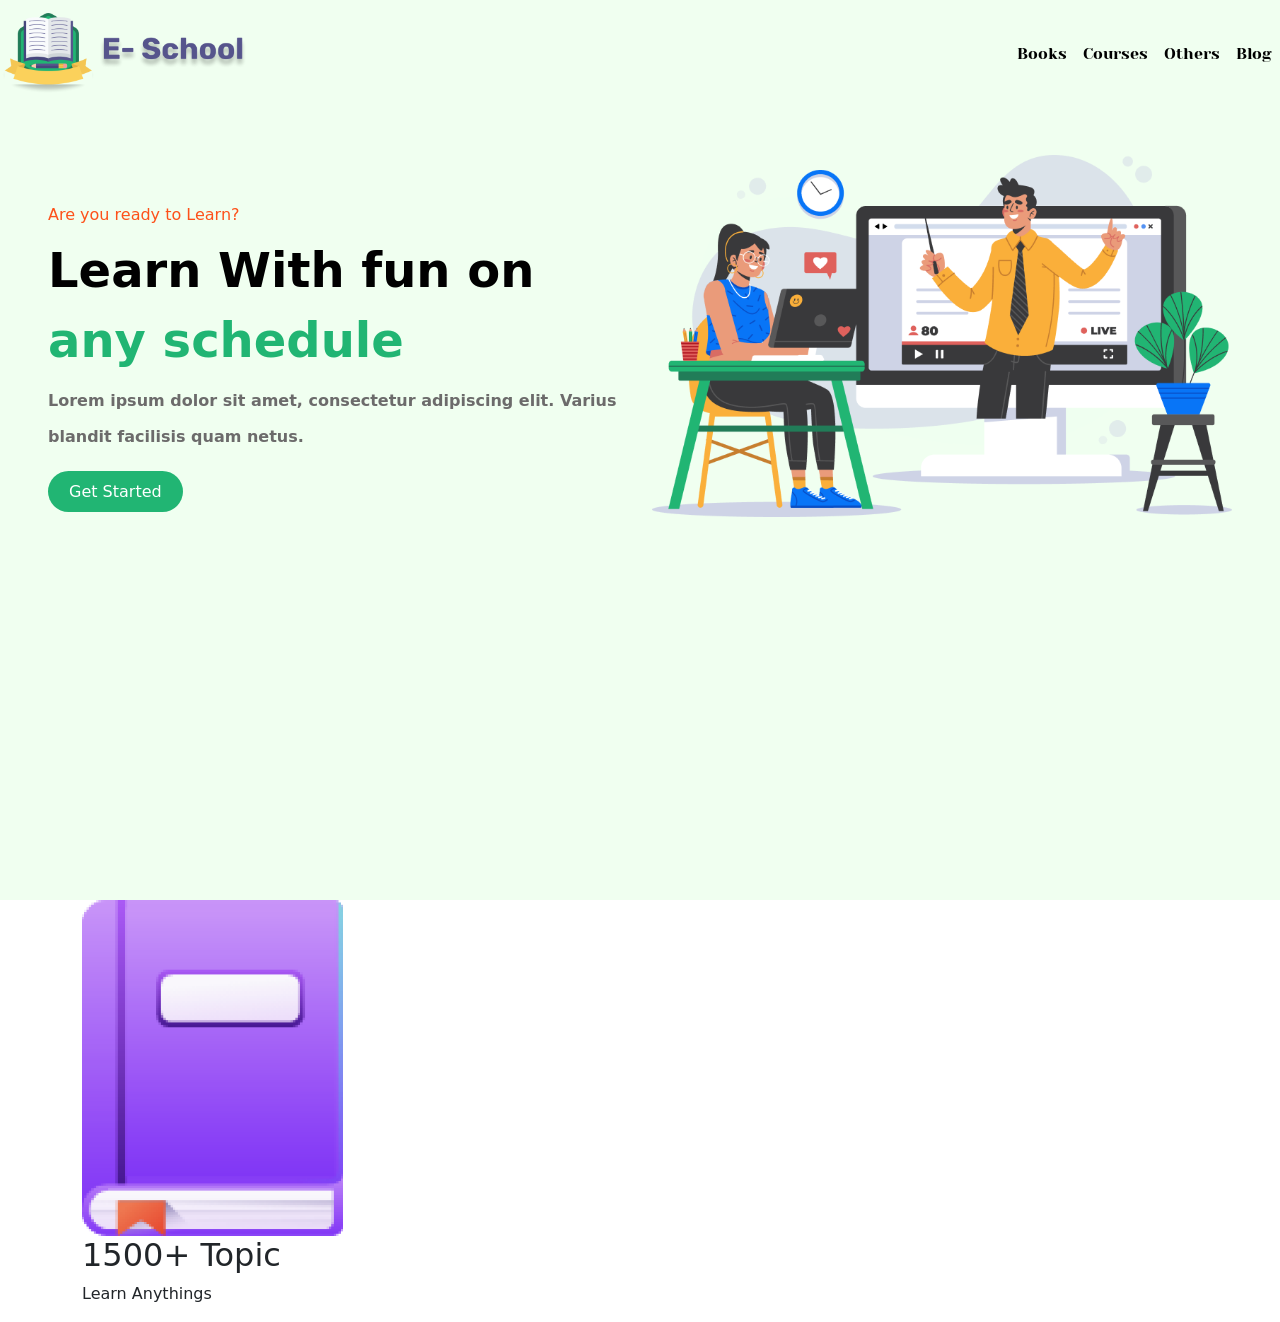
==== index.html @ 8ffb77ec "welcome" ====
<!doctype html>
<html lang="en">

<head>
  <!-- Required meta tags -->
  <meta charset="utf-8">
  <meta name="viewport" content="width=device-width, initial-scale=1">

  <!-- Font family -->
  <link rel="preconnect" href="https://fonts.googleapis.com">
  <link rel="preconnect" href="https://fonts.gstatic.com" crossorigin>
  <link
    href="https://fonts.googleapis.com/css2?family=Nunito:ital,wght@1,900&family=Poppins:wght@100;200;300;400;500;600;700;800;900&family=Roboto&family=Yeseva+One&display=swap"
    rel="stylesheet">

  <!-- Bootstrap CSS -->
  <link href="https://cdn.jsdelivr.net/npm/bootstrap@5.1.3/dist/css/bootstrap.min.css" rel="stylesheet">
  <!-- Font awesome -->
  <link rel="stylesheet" href="assets/all.min.css">
  <!-- costome css -->
  <link rel="stylesheet" href="assets/style.css">
  <title>E-School</title>
</head>

<body>
  <section class="hero-section">
    <div class="conteiner">
      <div class="row">
        <nav class="navbar navbar-expand-md navbar-light">
          <div class="container-fluid">
            <a class="navbar-brand" href="#"><img class="img-fluid" src="assets/img/logo.png" alt=""></a>
            <button class="navbar-toggler" type="button" data-bs-toggle="collapse"
              data-bs-target="#navbarSupportedContent" aria-controls="navbarSupportedContent" aria-expanded="false"
              aria-label="Toggle navigation">
              <span class="navbar-toggler-icon"></span>
            </button>
            <div class="collapse navbar-collapse" id="navbarSupportedContent">
              <ul class="navbar-nav ms-auto mb-2 mb-lg-0">
                <li class="nav-item">
                  <a class="nav-link " aria-current="page" href="#">Books</a>
                </li>
                <li class="nav-item">
                  <a class="nav-link" href="#">Courses</a>
                </li>
                <li class="nav-item">
                  <a class="nav-link" href="#">Others</a>
                </li>
                <li class="nav-item">
                  <a class="nav-link" href="#">Blog</a>
                </li>
              </ul>
            </div>
          </div>
        </nav>
      </div>

      <div class="row p-5">
        <div class="col-md-6 pt-5 hero-content">
          <h5>Are you ready to Learn?</h5>
          <h1>Learn With fun on <span>any schedule</span></h1>
          <p>Lorem ipsum dolor sit amet, consectetur adipiscing elit. Varius blandit facilisis quam netus.</p>
          <a href="" class="btn btn-custom">Get Started</a>
        </div>
        <div class="col-md-6">
          <img src="assets/img/hero.png" class="img-fluid" alt="">
        </div>
      </div>
    </div>
  </section>

  <section class="feature">
    <div class="container">
      <div class="row">
        <div class="col-md-3">
          <div class="feature-content">
            <img src="assets/img/service_one.png" class="img-fluid" alt="">
            <h2>1500+ Topic</h2>
            <p>Learn Anythings</p>
          </div>          
        </div>
        <div class="col-md-3">

        </div>
        <div class="col-md-3">

        </div>
      </div>
    </div>

  </section>







  <script src="https://cdn.jsdelivr.net/npm/bootstrap@5.1.3/dist/js/bootstrap.bundle.min.js"></script>

</body>

</html>
---- assets/style.css ----
/* font-family: 'Yeseva One', cursive;*/
.navbar-light .navbar-nav .nav-link {
  color: #000;
  font-size: 16px;
  line-height: 24px;
  font-family: 'Nunito', sans-serif;
  font-family: 'Poppins', sans-serif;
  font-family: 'Roboto', sans-serif;
  font-family: 'Yeseva One', cursive;
}

.navbar-light .navbar-nav .nav-link:hover {
  color: #57558d;
}

.hero-section {
  background-color: #F0FFF0;
  min-height: 100vh;
}

.navbar-brand img {
  width: 25%;
}

.hero-content {}

.hero-content h5 {
  color: #FD511A;
  font-size: 16px;
  font-weight: 400;
  line-height: 24px;

}

.hero-content h1 {
  color: #000000;
  font-size: 48px;
  font-weight: 600;
  line-height: 70px;
}

.hero-content h1 span {
  color: #21B573;
}

.hero-content p {
  color: #6C6B6B;
  font-size: 16px;
  font-weight: 600;
  line-height: 36px;
}

.btn-custom {
  color: #FFFFFF;
  background: #21B573;
  font-size: 16px;
  line-height: 19px;
  padding: 10px 20px;
  border-radius: 50px;
}

.feature-content {
  
}
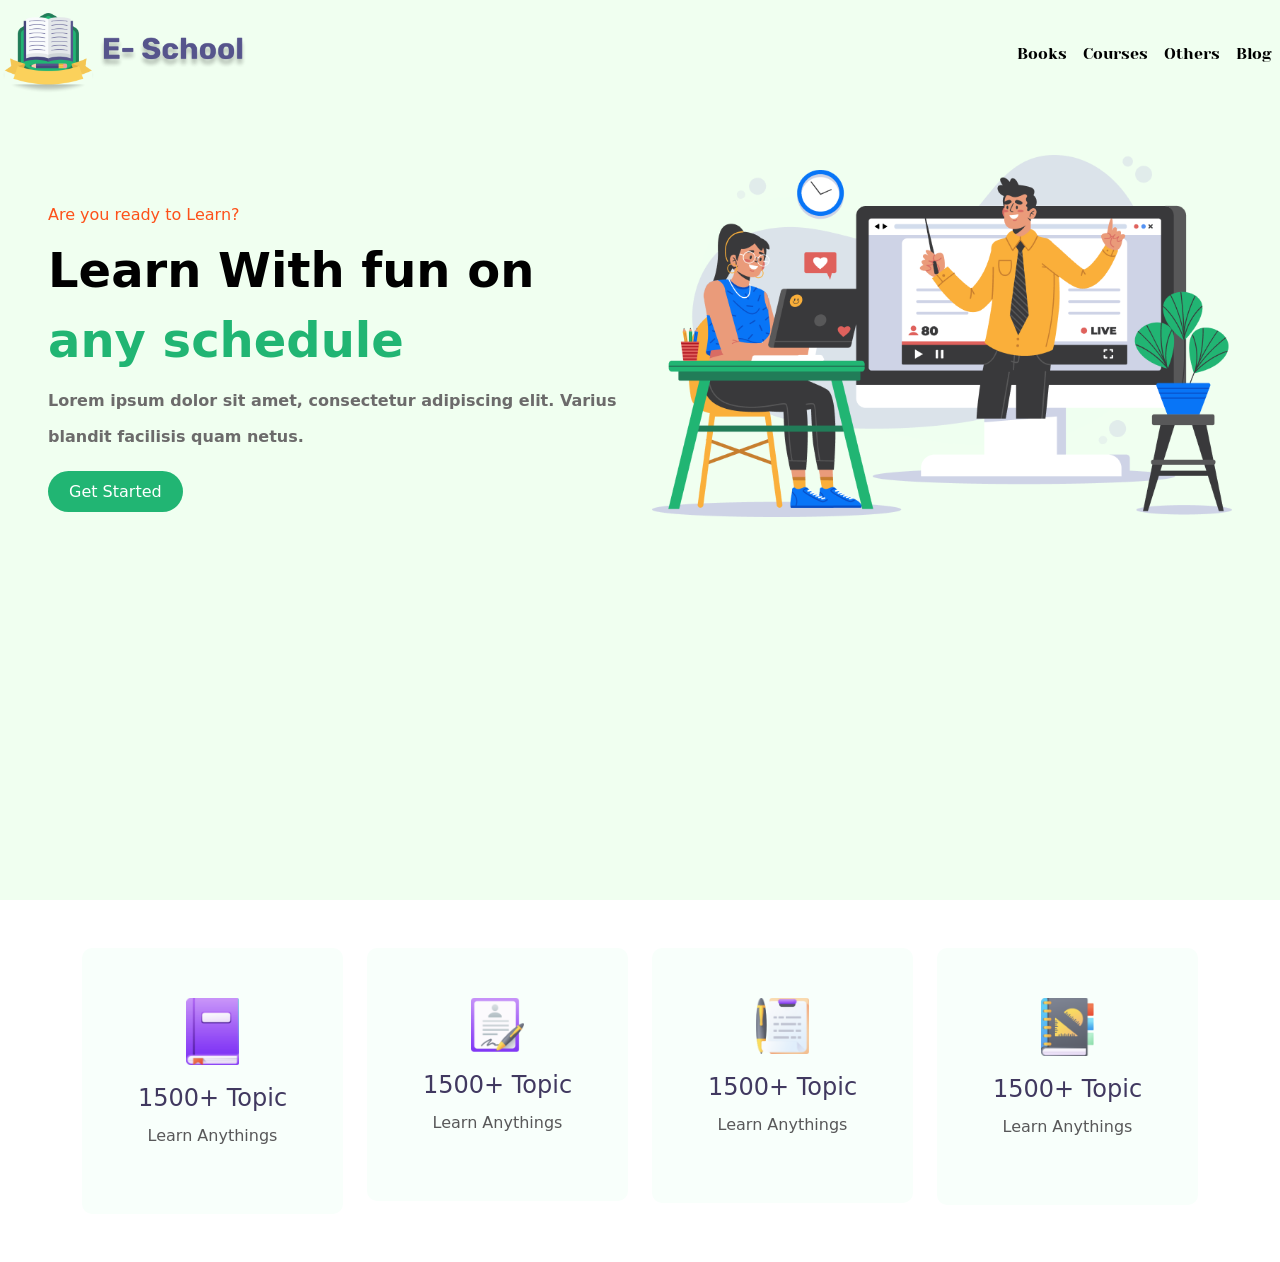
==== commit 1c9634db: "feature" ====
--- a/index.html
+++ b/index.html
@@ -68,26 +68,42 @@
     </div>
   </section>
 
-  <section class="feature">
+  <section class="feature mt-5 mb-5">
     <div class="container">
       <div class="row">
         <div class="col-md-3">
-          <div class="feature-content">
+          <div class="feature-content text-center">
             <img src="assets/img/service_one.png" class="img-fluid" alt="">
             <h2>1500+ Topic</h2>
             <p>Learn Anythings</p>
           </div>          
         </div>
         <div class="col-md-3">
-
+          <div class="feature-content text-center">
+            <img src="assets/img/service_two.png" class="img-fluid" alt="">
+            <h2>1500+ Topic</h2>
+            <p>Learn Anythings</p>
+          </div>
         </div>
         <div class="col-md-3">
-
+          <div class="feature-content text-center">
+            <img src="assets/img/service_three.png" class="img-fluid" alt="">
+            <h2>1500+ Topic</h2>
+            <p>Learn Anythings</p>
+          </div>
+        </div>
+        <div class="col-md-3">
+          <div class="feature-content text-center">
+            <img src="assets/img/service_four.png" class="img-fluid" alt="">
+            <h2>1500+ Topic</h2>
+            <p>Learn Anythings</p>
+          </div>
         </div>
       </div>
     </div>
+  </section>
 
-  </section>
+  <section class="cours-section"></section>
 
 
 
--- a/assets/style.css
+++ b/assets/style.css
@@ -60,5 +60,32 @@
 }
 
 .feature-content {
-  
-}+  background: #F8FFFB;
+  border-radius: 10px;
+  padding: 50px 0;
+}
+
+.feature-content img {
+  width: 20%;
+}
+
+.feature-content h2 {
+  color: #413960;
+  font-weight: 500;
+  font-size: 24px;
+  line-height: 36px;
+  margin-top: 15px;
+}
+
+.feature-content p {
+  color: #585859;
+  font-size: 16px;
+  line-height: 24px;
+}
+
+.feature-content:hover {
+  background-color: #FFFFFF;
+  box-shadow: 0px 20px 40px rgba(0, 0, 0, 0.1);
+  border-radius: 10px;
+}
+
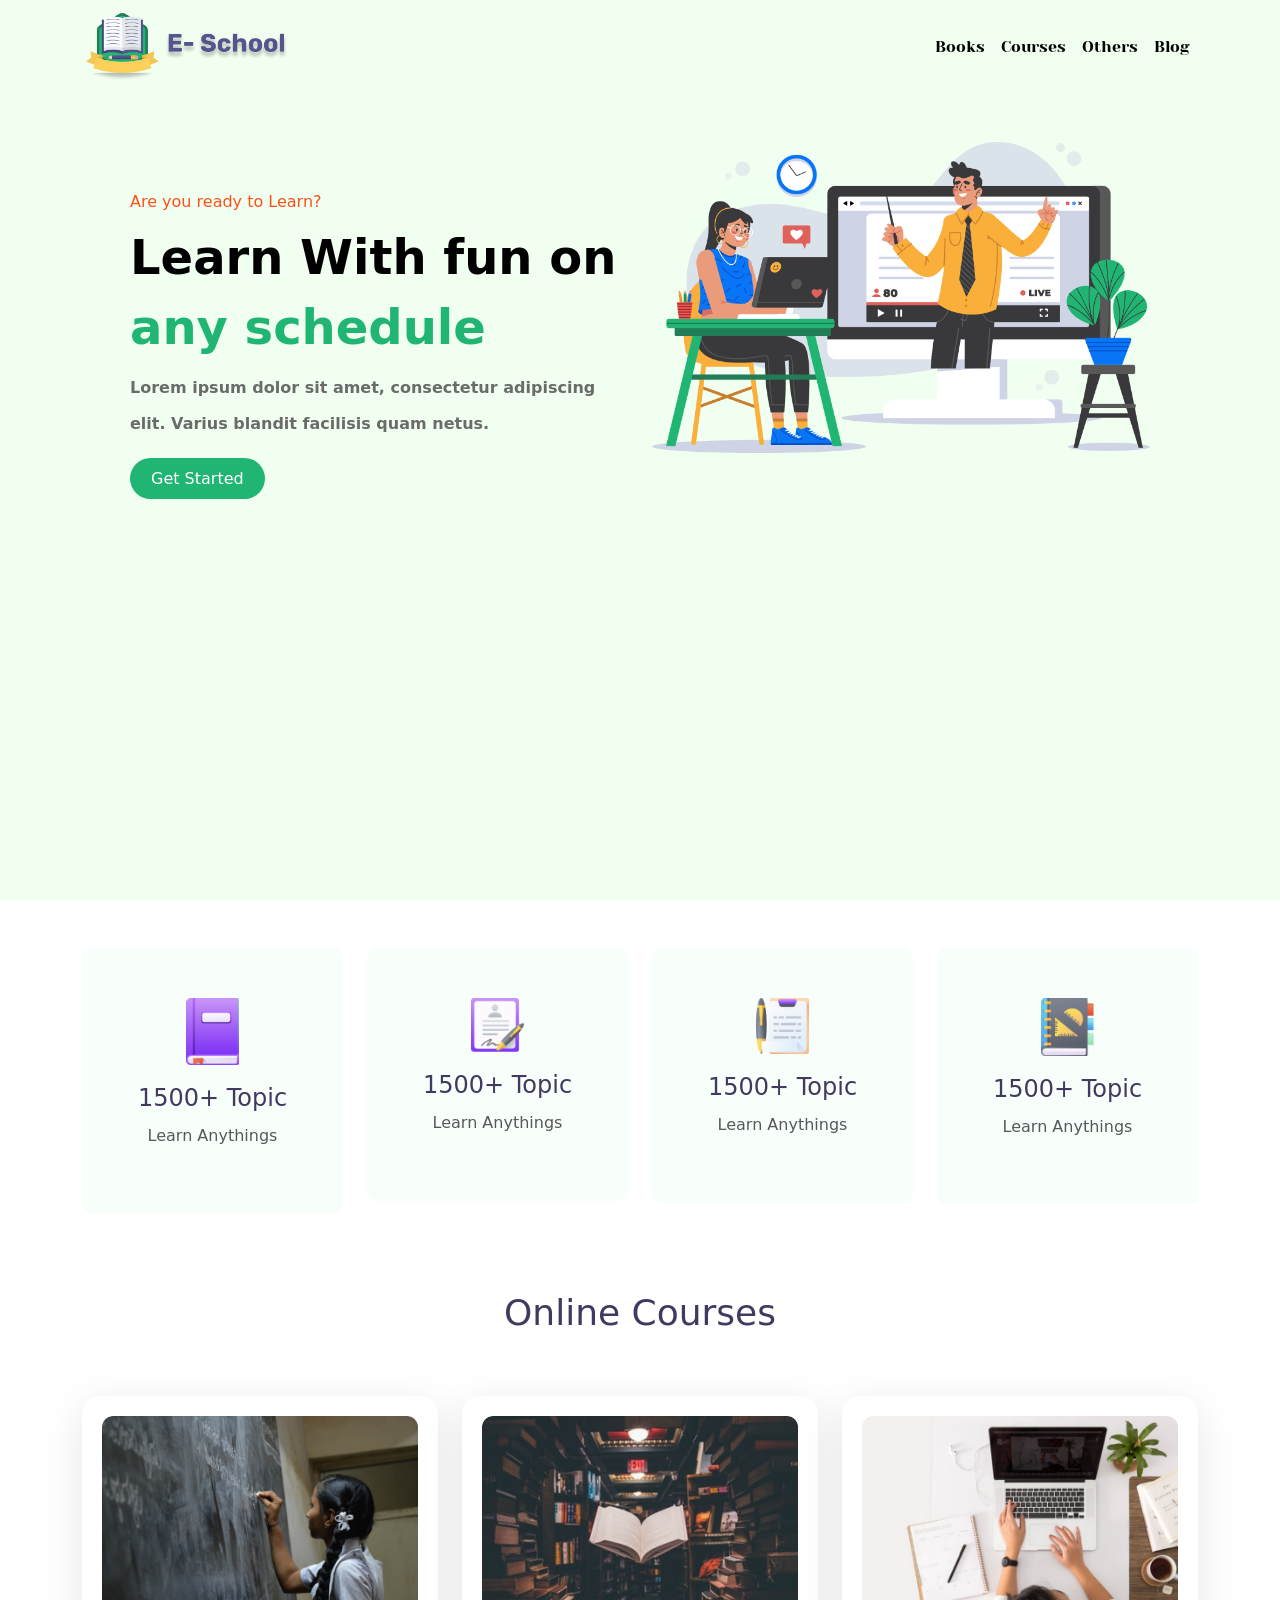
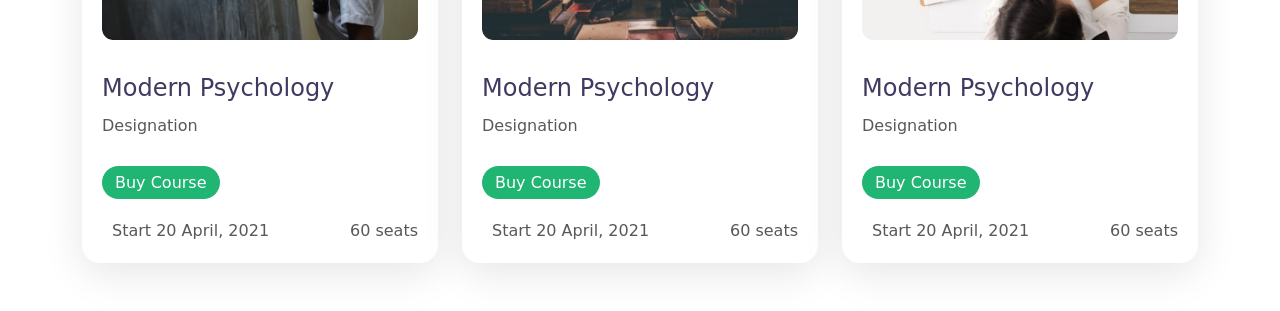
==== commit 9a245934: "Online Courses" ====
--- a/index.html
+++ b/index.html
@@ -24,7 +24,7 @@
 
 <body>
   <section class="hero-section">
-    <div class="conteiner">
+    <div class="container">
       <div class="row">
         <nav class="navbar navbar-expand-md navbar-light">
           <div class="container-fluid">
@@ -103,7 +103,53 @@
     </div>
   </section>
 
-  <section class="cours-section"></section>
+  <section class="cours-section pt-3 pb-5">
+    <div class="container">
+      <div class="row">
+        <div class="col-md-12 pt-2 pb-5 heading">
+          <h1>Online Courses</h1>
+        </div>
+      </div>
+      <div class="row">
+        <div class="col-md-4">
+          <div class="course">
+            <img src="assets/img/course1.png" class="img-fluid" alt="">
+            <h2>Modern Psychology</h2>
+            <h5>Designation</h5>
+            <a href="" class="btn btn-course">Buy Course</a>
+            <ul>
+              <li><i class="fas fa-calendar-week"></i>Start 20  April, 2021</li>
+              <li><i class="fas fa-users"></i>60 seats</li>
+            </ul>
+          </div>
+        </div>
+        <div class="col-md-4">
+          <div class="course">
+            <img src="assets/img/course2.png" class="img-fluid" alt="">
+            <h2>Modern Psychology</h2>
+            <h5>Designation</h5>
+            <a href="" class="btn btn-course">Buy Course</a>
+            <ul>
+              <li><i class="fas fa-calendar-week"></i>Start 20  April, 2021</li>
+              <li><i class="fas fa-users"></i>60 seats</li>
+            </ul>
+          </div>
+        </div>
+        <div class="col-md-4">
+          <div class="course">
+            <img src="assets/img/course3.png" class="img-fluid" alt="">
+            <h2>Modern Psychology</h2>
+            <h5>Designation</h5>
+            <a href="" class="btn btn-course">Buy Course</a>
+            <ul>
+              <li><i class="fas fa-calendar-week"></i>Start 20  April, 2021</li>
+              <li><i class="fas fa-users"></i>60 seats</li>
+            </ul>
+          </div>
+        </div>
+      </div>
+    </div>
+  </section>
 
 
 
--- a/assets/style.css
+++ b/assets/style.css
@@ -89,3 +89,71 @@
   border-radius: 10px;
 }
 
+.course {
+  background: #fff;
+  padding: 20px;
+  box-shadow: 0px 10px 40px rgba(0, 0, 0, 0.1);
+  border-radius: 18px;
+}
+
+.course img {
+  border-radius: 11px;
+
+}
+
+.course h2 {
+  color: #413960;
+  font-weight: 500;
+  font-size: 24px;
+  line-height: 36px;
+  margin-top: 30px;
+}
+
+.course h5 {
+  color: #585859;
+  font-weight: 400;
+  font-size: 16px;
+  line-height: 24px;
+}
+
+.btn-course {
+  color: #FFFFFF;
+  background-color: #21B573;
+  font-size: 16px;
+  line-height: 19px;
+  padding: 0;
+  padding: 6px 12px;
+  border-radius: 50px;
+  margin: 20px 0;
+}
+
+.btn-course:hover {
+  background-color: #46a553;
+  color: #FFFFFF;
+}
+
+.course ul {
+  list-style: none;
+  margin: 0;
+  padding: 0;
+  display: flex;
+  justify-content: space-between;
+}
+
+.course ul li {
+  color: #585859;
+  font-weight: 500;
+  font-size: 16px;
+  line-height: 24px;
+}
+
+.course ul li i {
+  margin-right: 10px;
+}
+
+.heading h1 {
+  color: #413960;
+  font-size: 36px;
+  line-height: 54px;
+  text-align: center;
+}
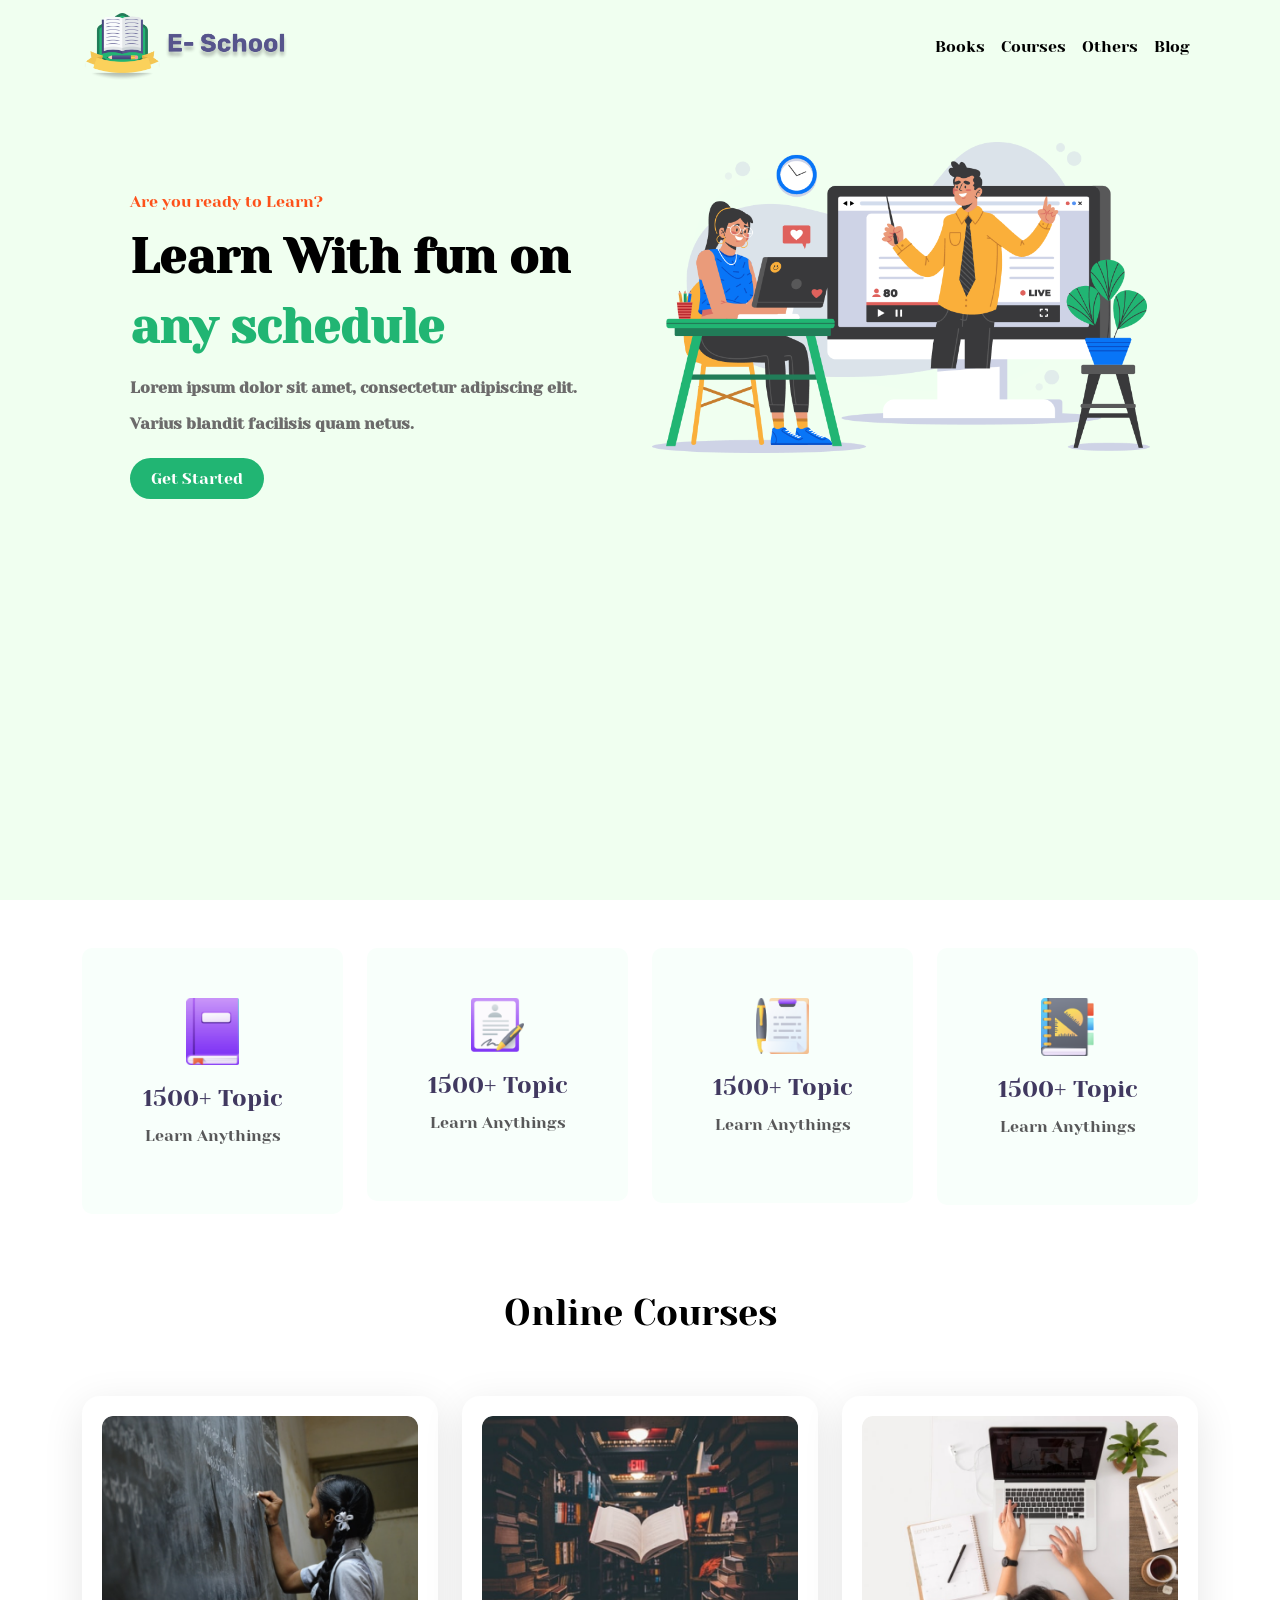
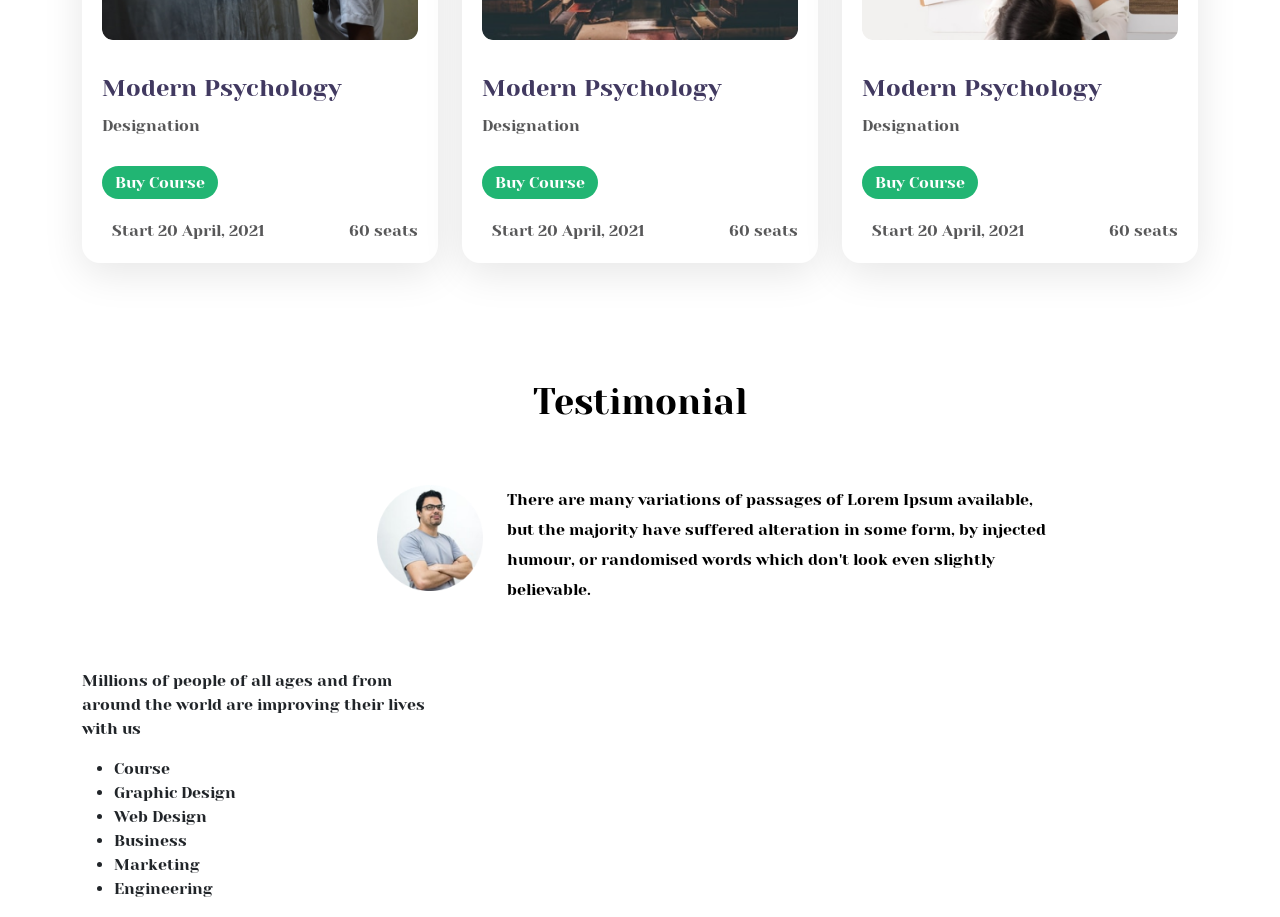
==== commit f4f5bad1: "testimonial" ====
--- a/index.html
+++ b/index.html
@@ -151,6 +151,66 @@
     </div>
   </section>
 
+  <section class="testimonial pt-5 pb-5">
+    <div class="container">
+      <div class="row">
+        <div class="col-md-12 pt-3 pb-5 heading">
+          <h1>Testimonial</h1>
+        </div>        
+      </div>
+    </div>
+    <div class="row">
+      <div class="col-md-2">
+        
+      </div>
+      <div class="col-md-8">
+        <div class="row">
+          <div class="col-md-4">
+            <div class="client">
+              <img src="assets/img/client.png" class="img-fluid" alt="">
+            </div>
+          </div>
+          <div class="col-md-8">
+            <p>There are many variations of passages of Lorem Ipsum available, but the
+              majority have suffered alteration in some form, by injected humour, 
+             or randomised words which don't look even slightly believable.</p>
+          </div>
+        </div>
+      </div>
+      <div class="col-md-2">
+
+      </div>
+      <div class="col-md-2">
+
+      </div>
+    </div>
+  </section>
+
+  <footer>
+    <div class="container">
+      <div class="col-md-4">
+        <p>Millions of people of all ages and from around
+          the world are improving their lives with us</p>        
+      </div>
+      <div class="col-md-4">        
+        <ul>
+          <li>Course</li>
+          <li>Graphic Design</li>
+          <li>Web Design</li>
+          <li>Business</li>
+          <li>Marketing</li>
+          <li>Engineering</li>
+        </ul>
+      </div>
+      <div class="col-md-4">
+
+      </div>
+      <div class="col-md-4">
+
+      </div>
+    </div>
+  </footer>
+
 
 
 
--- a/assets/style.css
+++ b/assets/style.css
@@ -1,4 +1,7 @@
 /* font-family: 'Yeseva One', cursive;*/
+body {
+  font-family: 'Yeseva One', cursive;
+}
 .navbar-light .navbar-nav .nav-link {
   color: #000;
   font-size: 16px;
@@ -152,8 +155,18 @@
 }
 
 .heading h1 {
-  color: #413960;
+  color: #000000;
   font-size: 36px;
   line-height: 54px;
   text-align: center;
+}
+
+.client {
+  width: 40%;
+  margin-left: auto;
+}
+
+.testimonial p {
+  line-height: 30px;
+  color: #000;
 }
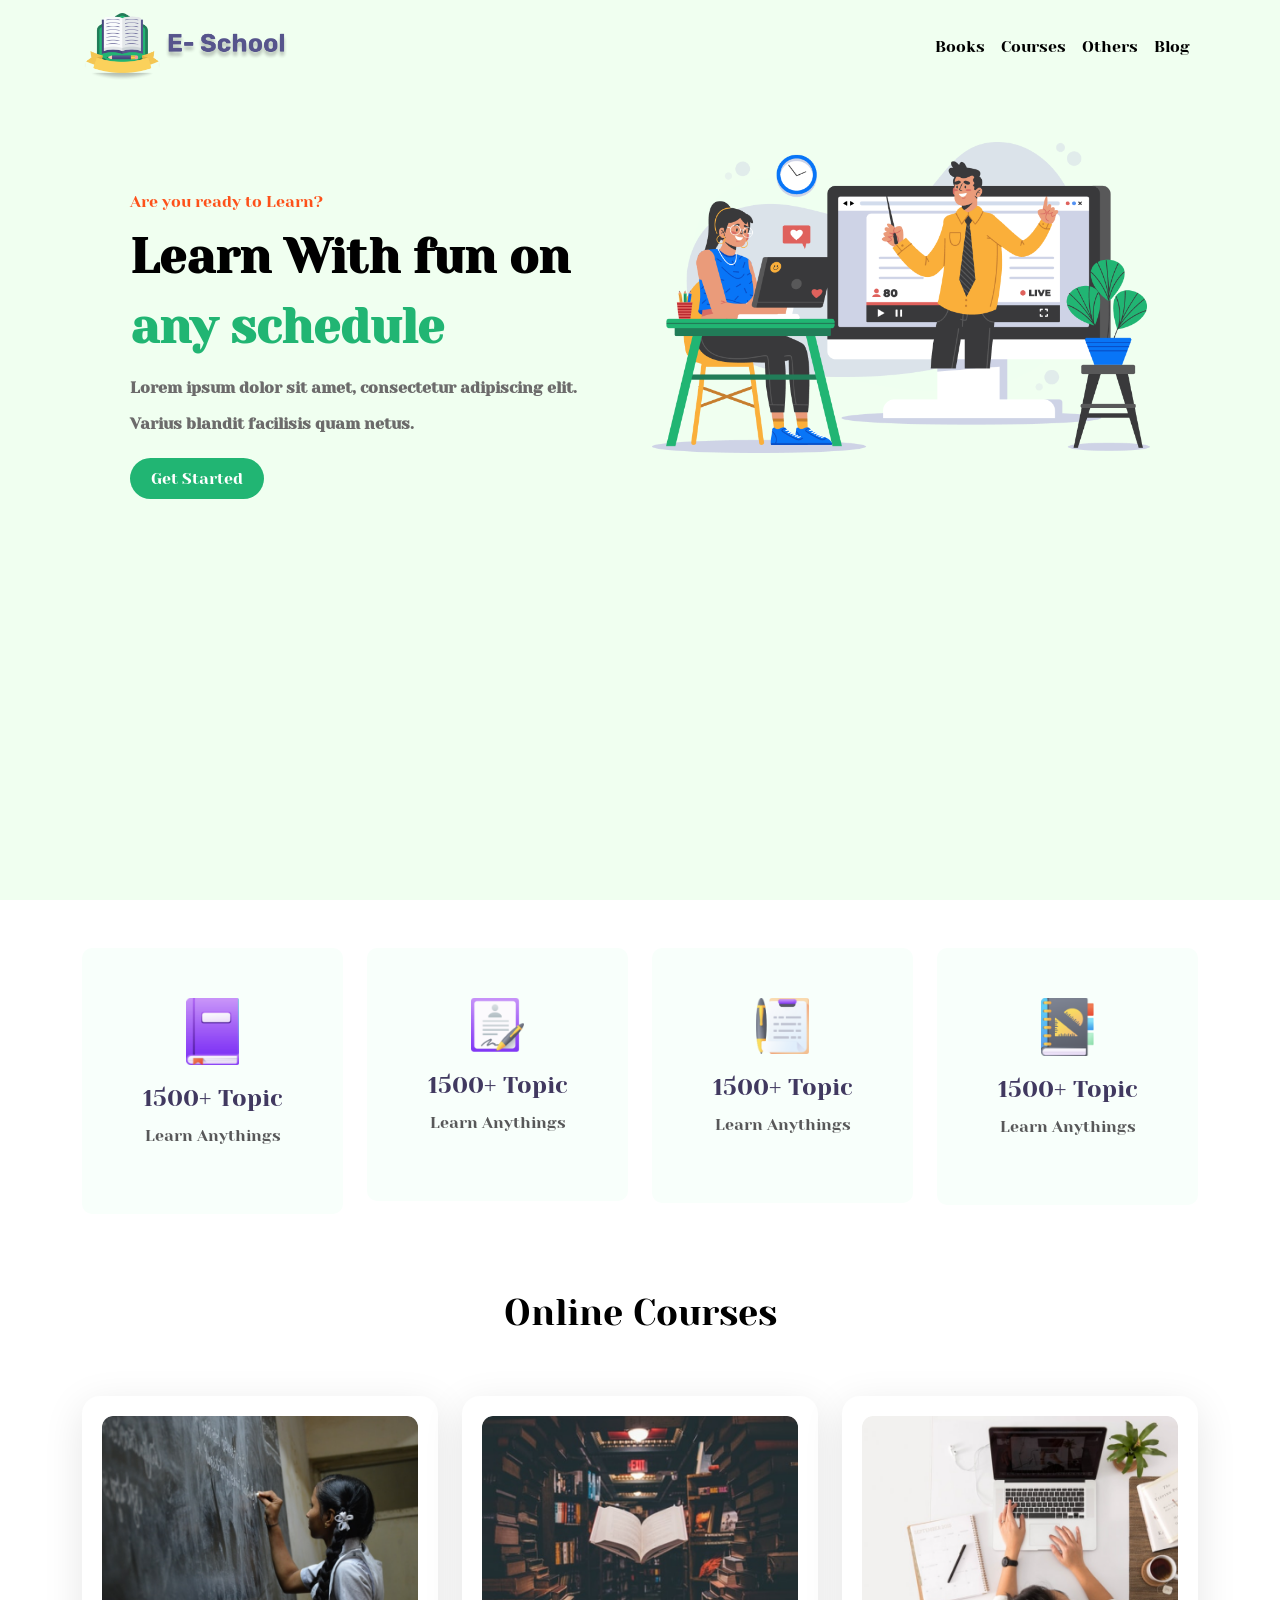
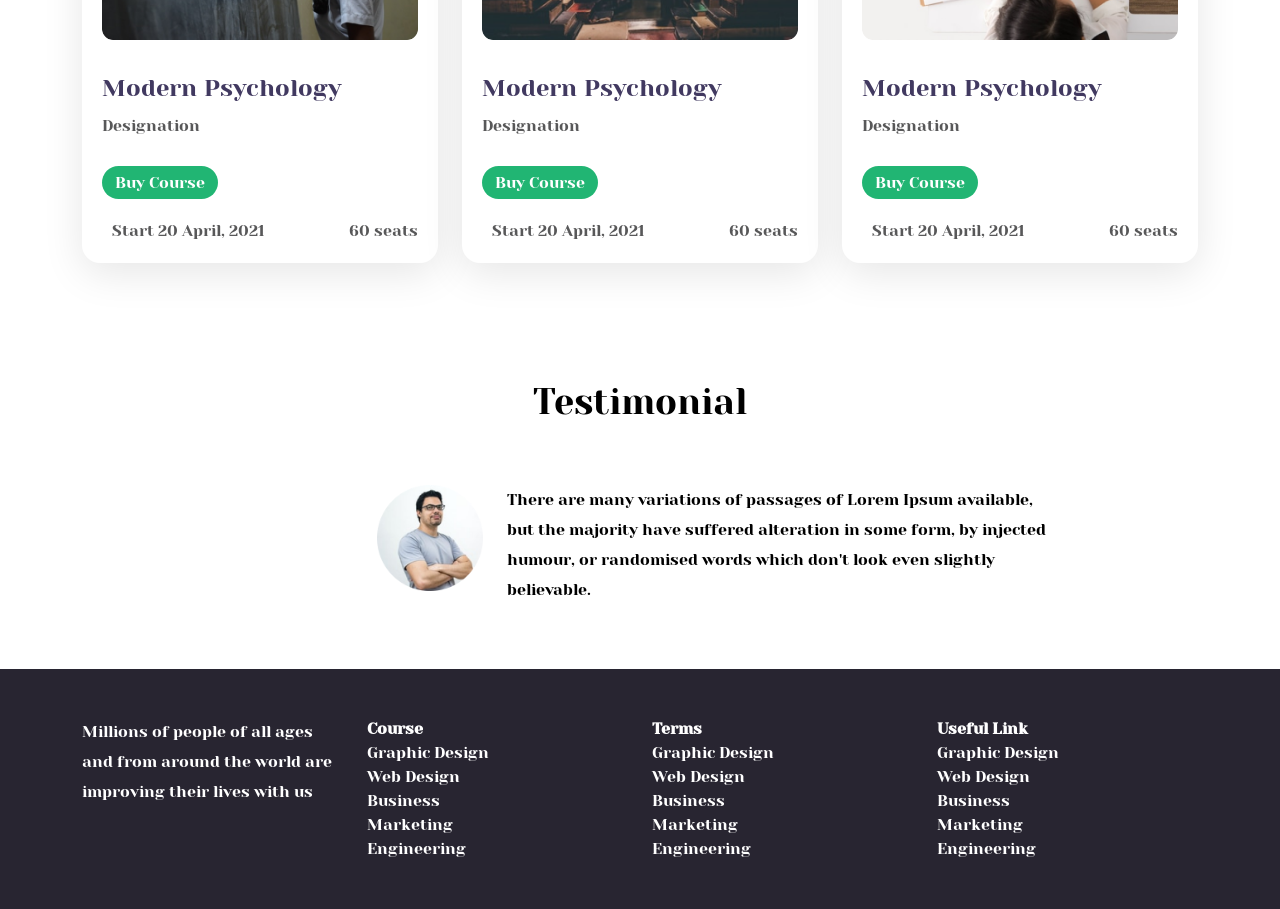
==== commit 5ed01034: "footer" ====
--- a/index.html
+++ b/index.html
@@ -76,7 +76,7 @@
             <img src="assets/img/service_one.png" class="img-fluid" alt="">
             <h2>1500+ Topic</h2>
             <p>Learn Anythings</p>
-          </div>          
+          </div>
         </div>
         <div class="col-md-3">
           <div class="feature-content text-center">
@@ -118,7 +118,7 @@
             <h5>Designation</h5>
             <a href="" class="btn btn-course">Buy Course</a>
             <ul>
-              <li><i class="fas fa-calendar-week"></i>Start 20  April, 2021</li>
+              <li><i class="fas fa-calendar-week"></i>Start 20 April, 2021</li>
               <li><i class="fas fa-users"></i>60 seats</li>
             </ul>
           </div>
@@ -130,7 +130,7 @@
             <h5>Designation</h5>
             <a href="" class="btn btn-course">Buy Course</a>
             <ul>
-              <li><i class="fas fa-calendar-week"></i>Start 20  April, 2021</li>
+              <li><i class="fas fa-calendar-week"></i>Start 20 April, 2021</li>
               <li><i class="fas fa-users"></i>60 seats</li>
             </ul>
           </div>
@@ -142,7 +142,7 @@
             <h5>Designation</h5>
             <a href="" class="btn btn-course">Buy Course</a>
             <ul>
-              <li><i class="fas fa-calendar-week"></i>Start 20  April, 2021</li>
+              <li><i class="fas fa-calendar-week"></i>Start 20 April, 2021</li>
               <li><i class="fas fa-users"></i>60 seats</li>
             </ul>
           </div>
@@ -156,12 +156,12 @@
       <div class="row">
         <div class="col-md-12 pt-3 pb-5 heading">
           <h1>Testimonial</h1>
-        </div>        
+        </div>
       </div>
     </div>
     <div class="row">
       <div class="col-md-2">
-        
+
       </div>
       <div class="col-md-8">
         <div class="row">
@@ -172,8 +172,8 @@
           </div>
           <div class="col-md-8">
             <p>There are many variations of passages of Lorem Ipsum available, but the
-              majority have suffered alteration in some form, by injected humour, 
-             or randomised words which don't look even slightly believable.</p>
+              majority have suffered alteration in some form, by injected humour,
+              or randomised words which don't look even slightly believable.</p>
           </div>
         </div>
       </div>
@@ -186,37 +186,47 @@
     </div>
   </section>
 
-  <footer>
-    <div class="container">
-      <div class="col-md-4">
-        <p>Millions of people of all ages and from around
-          the world are improving their lives with us</p>        
-      </div>
-      <div class="col-md-4">        
-        <ul>
-          <li>Course</li>
-          <li>Graphic Design</li>
-          <li>Web Design</li>
-          <li>Business</li>
-          <li>Marketing</li>
-          <li>Engineering</li>
-        </ul>
-      </div>
-      <div class="col-md-4">
-
-      </div>
-      <div class="col-md-4">
-
+  <footer class="pt-5 pb-5">
+    <div class="container">
+      <div class="row">
+        <div class="col-md-3">
+          <p>Millions of people of all ages and from around
+            the world are improving their lives with us</p>
+        </div>
+        <div class="col-md-3">
+          <ul>
+            <li>Course</li>
+            <li>Graphic Design</li>
+            <li>Web Design</li>
+            <li>Business</li>
+            <li>Marketing</li>
+            <li>Engineering</li>
+          </ul>
+        </div>
+        <div class="col-md-3">
+          <ul>
+            <li>Terms</li>
+            <li>Graphic Design</li>
+            <li>Web Design</li>
+            <li>Business</li>
+            <li>Marketing</li>
+            <li>Engineering</li>
+          </ul>
+        </div>
+        <div class="col-md-3">
+          <ul>
+            <li>Useful Link</li>
+            <li>Graphic Design</li>
+            <li>Web Design</li>
+            <li>Business</li>
+            <li>Marketing</li>
+            <li>Engineering</li>
+          </ul>
+        </div>
       </div>
     </div>
   </footer>
 
-
-
-
-
-
-
   <script src="https://cdn.jsdelivr.net/npm/bootstrap@5.1.3/dist/js/bootstrap.bundle.min.js"></script>
 
 </body>
--- a/assets/style.css
+++ b/assets/style.css
@@ -24,8 +24,6 @@
 .navbar-brand img {
   width: 25%;
 }
-
-.hero-content {}
 
 .hero-content h5 {
   color: #FD511A;
@@ -169,4 +167,28 @@
 .testimonial p {
   line-height: 30px;
   color: #000;
+}
+
+footer {
+  background: #282531;
+  color: #fff;
+}
+
+footer p {
+  font-size: 16px;
+line-height: 30px;  
+}
+
+footer ul {
+  list-style: none;
+  margin: 0;
+  padding: 0;
+}
+
+footer ul li {
+  font-weight: 200;
+}
+
+footer ul li:first-child {
+  font-weight: 600;
 }
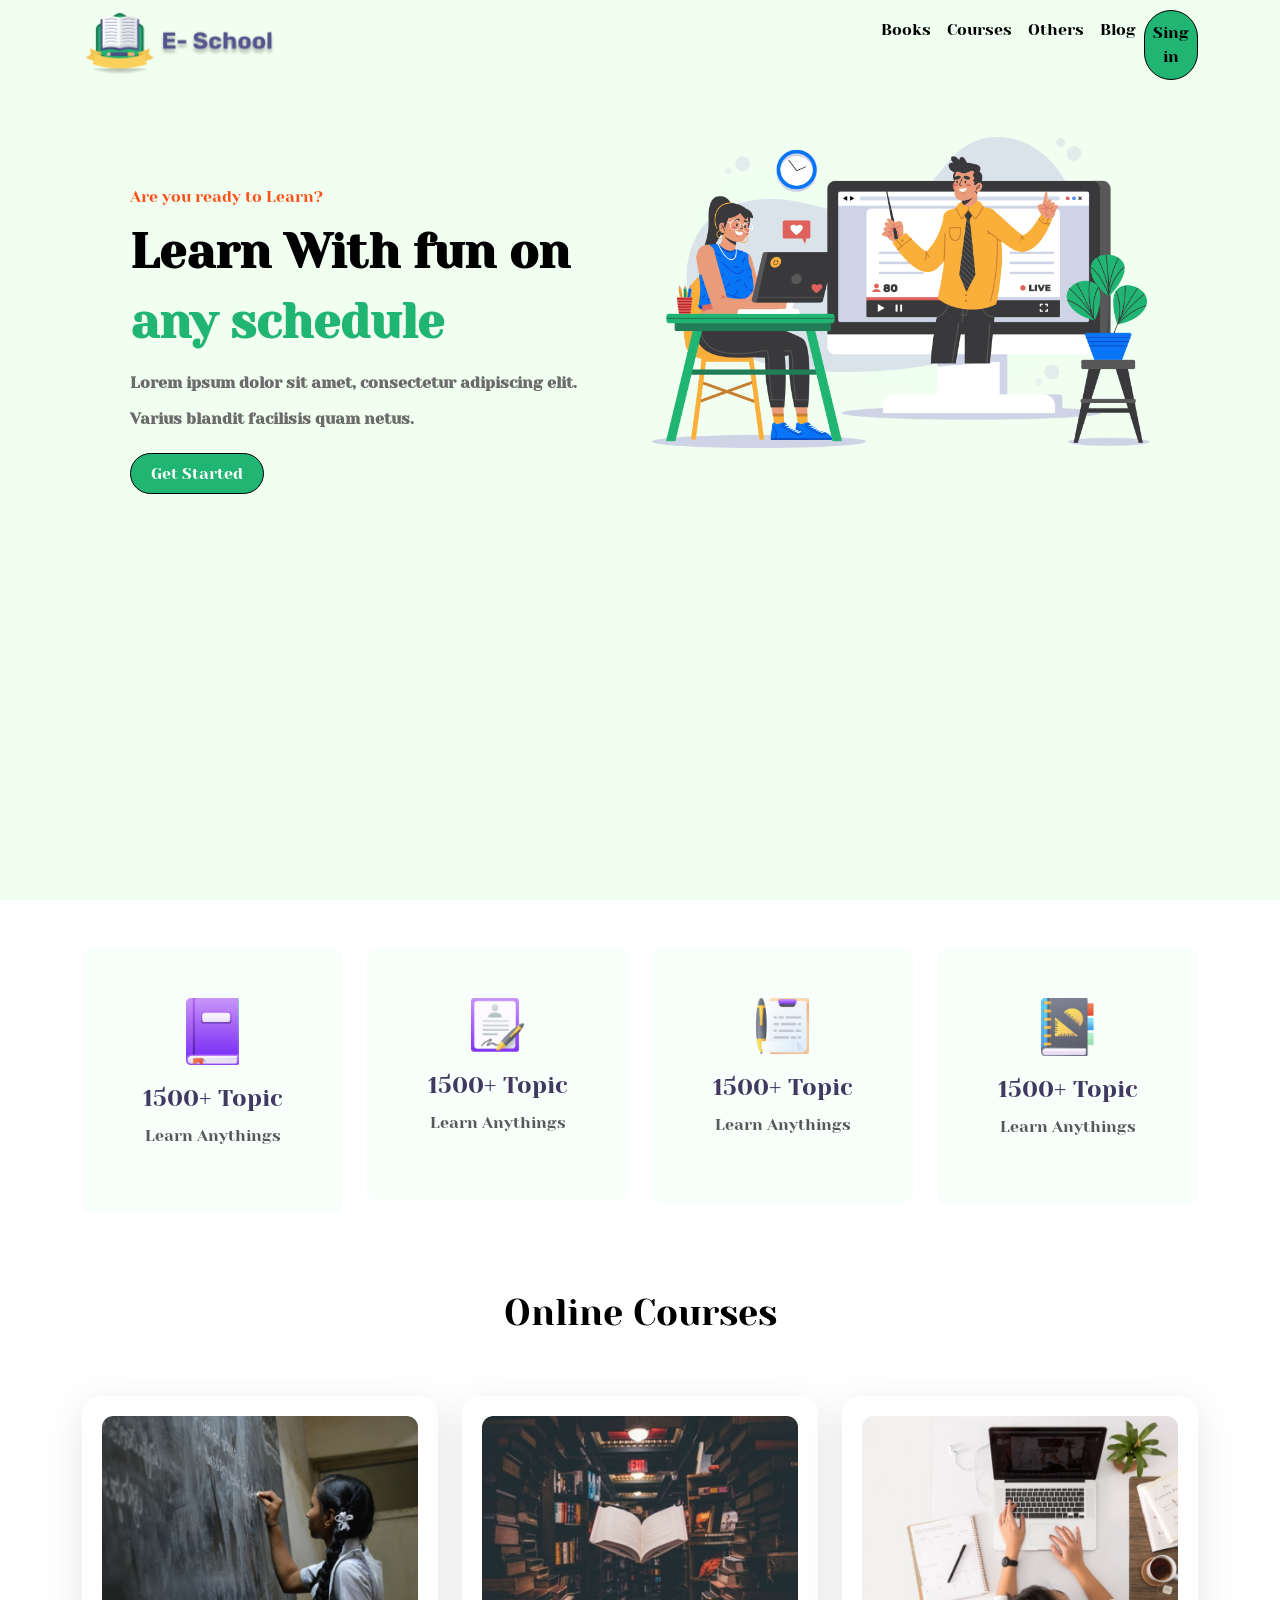
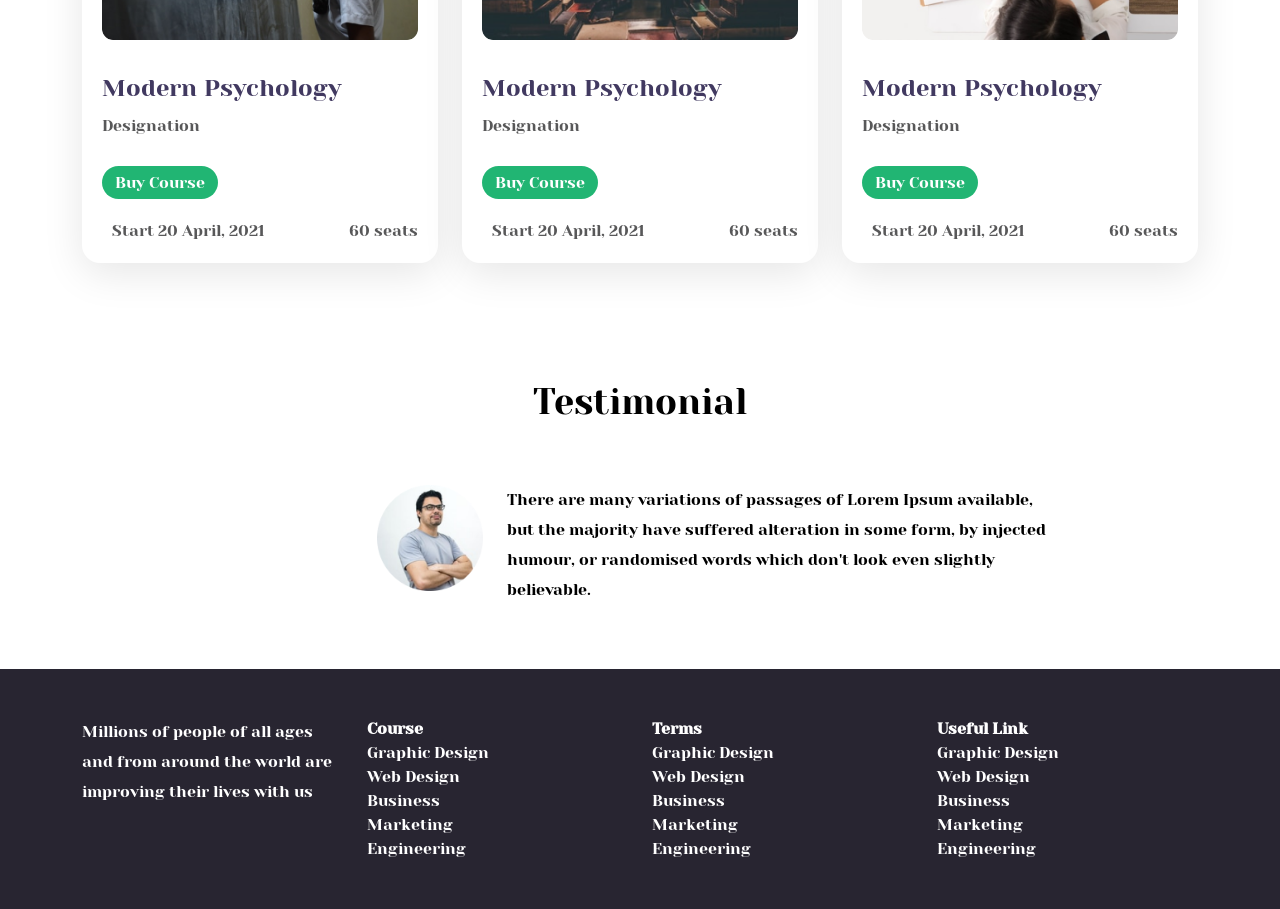
==== commit b2323a87: "." ====
--- a/index.html
+++ b/index.html
@@ -48,6 +48,9 @@
                 <li class="nav-item">
                   <a class="nav-link" href="#">Blog</a>
                 </li>
+                <li class="nav-item">
+                  <a class="nav-link btn btn-custom" href="#">Sing in</a>
+                </li>
               </ul>
             </div>
           </div>
--- a/assets/style.css
+++ b/assets/style.css
@@ -15,6 +15,7 @@
 .navbar-light .navbar-nav .nav-link:hover {
   color: #57558d;
 }
+
 
 .hero-section {
   background-color: #F0FFF0;
@@ -58,6 +59,7 @@
   line-height: 19px;
   padding: 10px 20px;
   border-radius: 50px;
+  border: 1px solid black;
 }
 
 .feature-content {
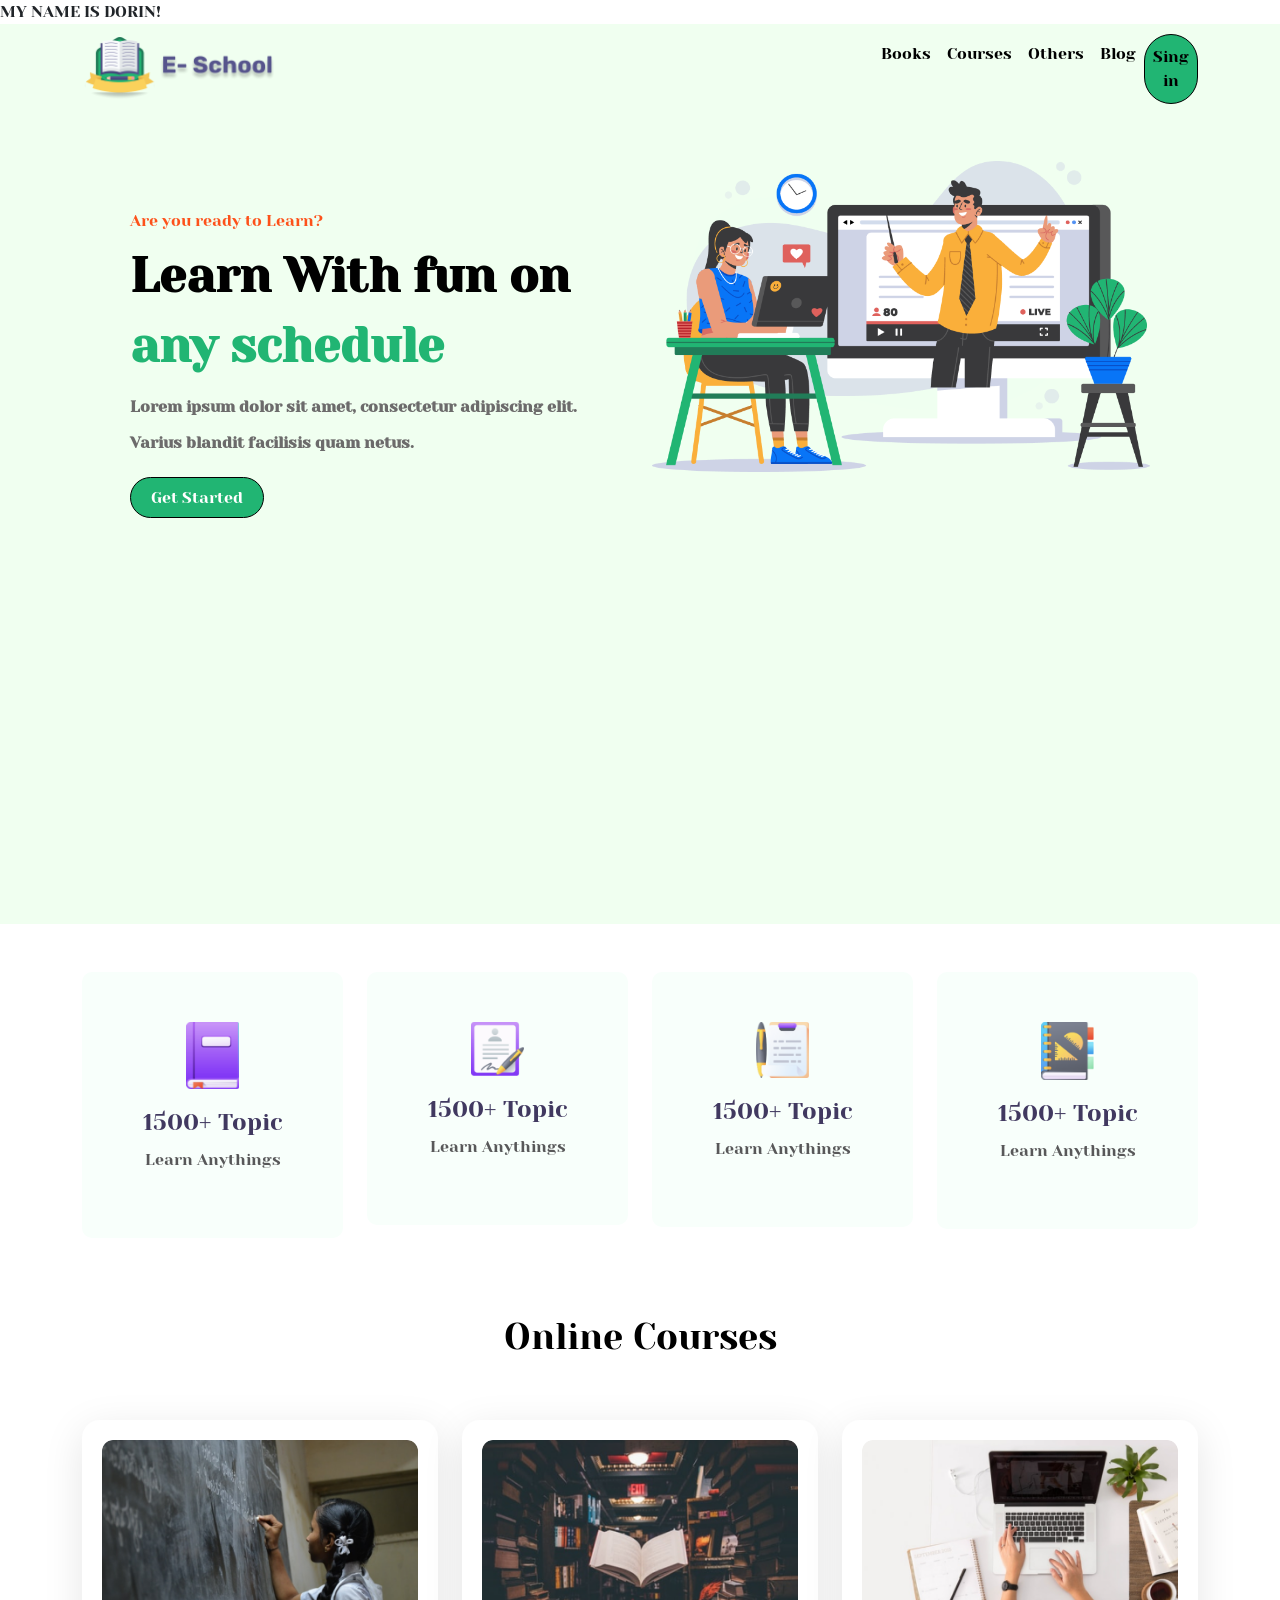
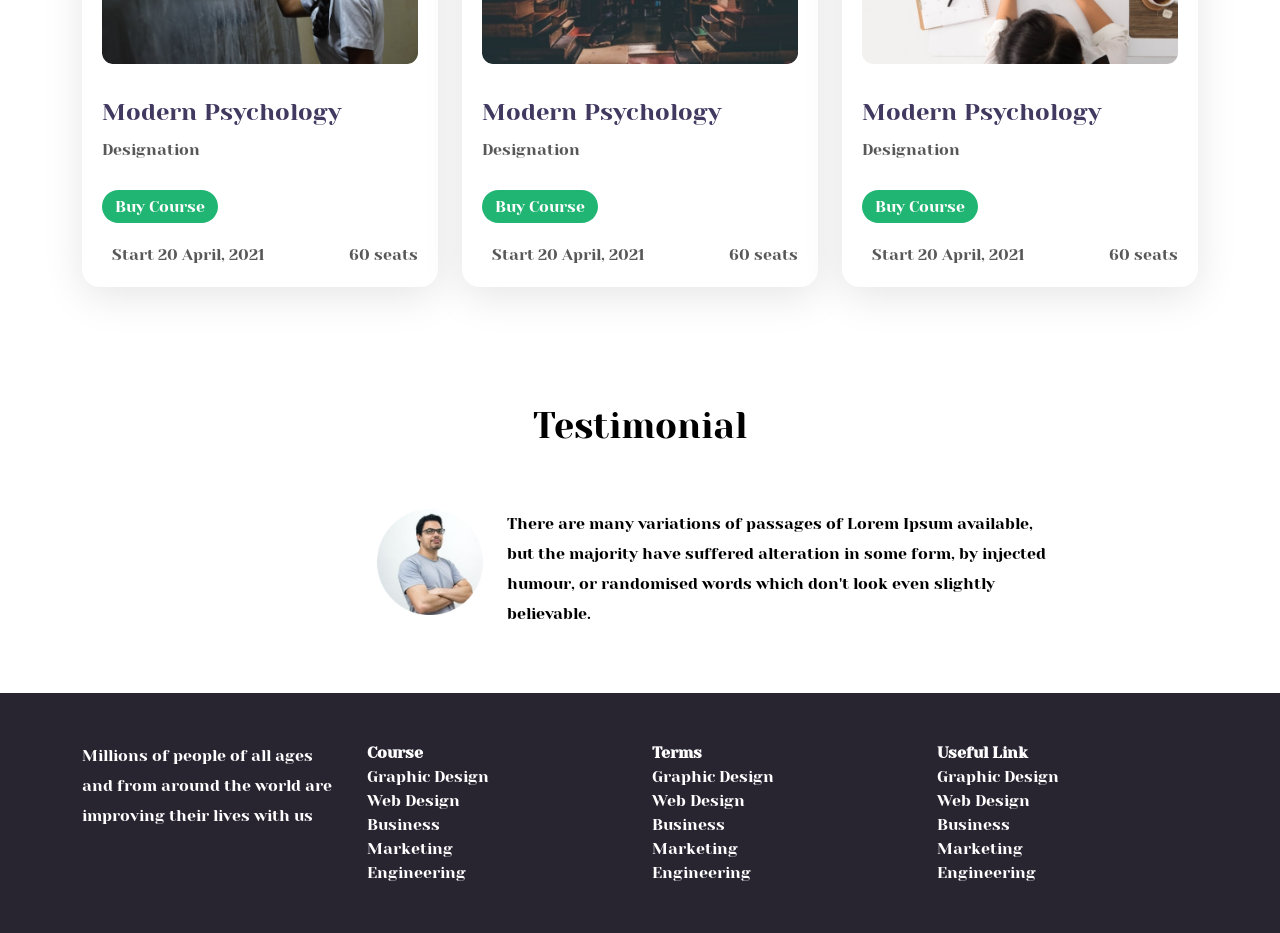
==== commit 343e8be3: "FIREBASE" ====
--- a/index.html
+++ b/index.html
@@ -23,6 +23,7 @@
 </head>
 
 <body>
+  MY NAME IS DORIN!
   <section class="hero-section">
     <div class="container">
       <div class="row">
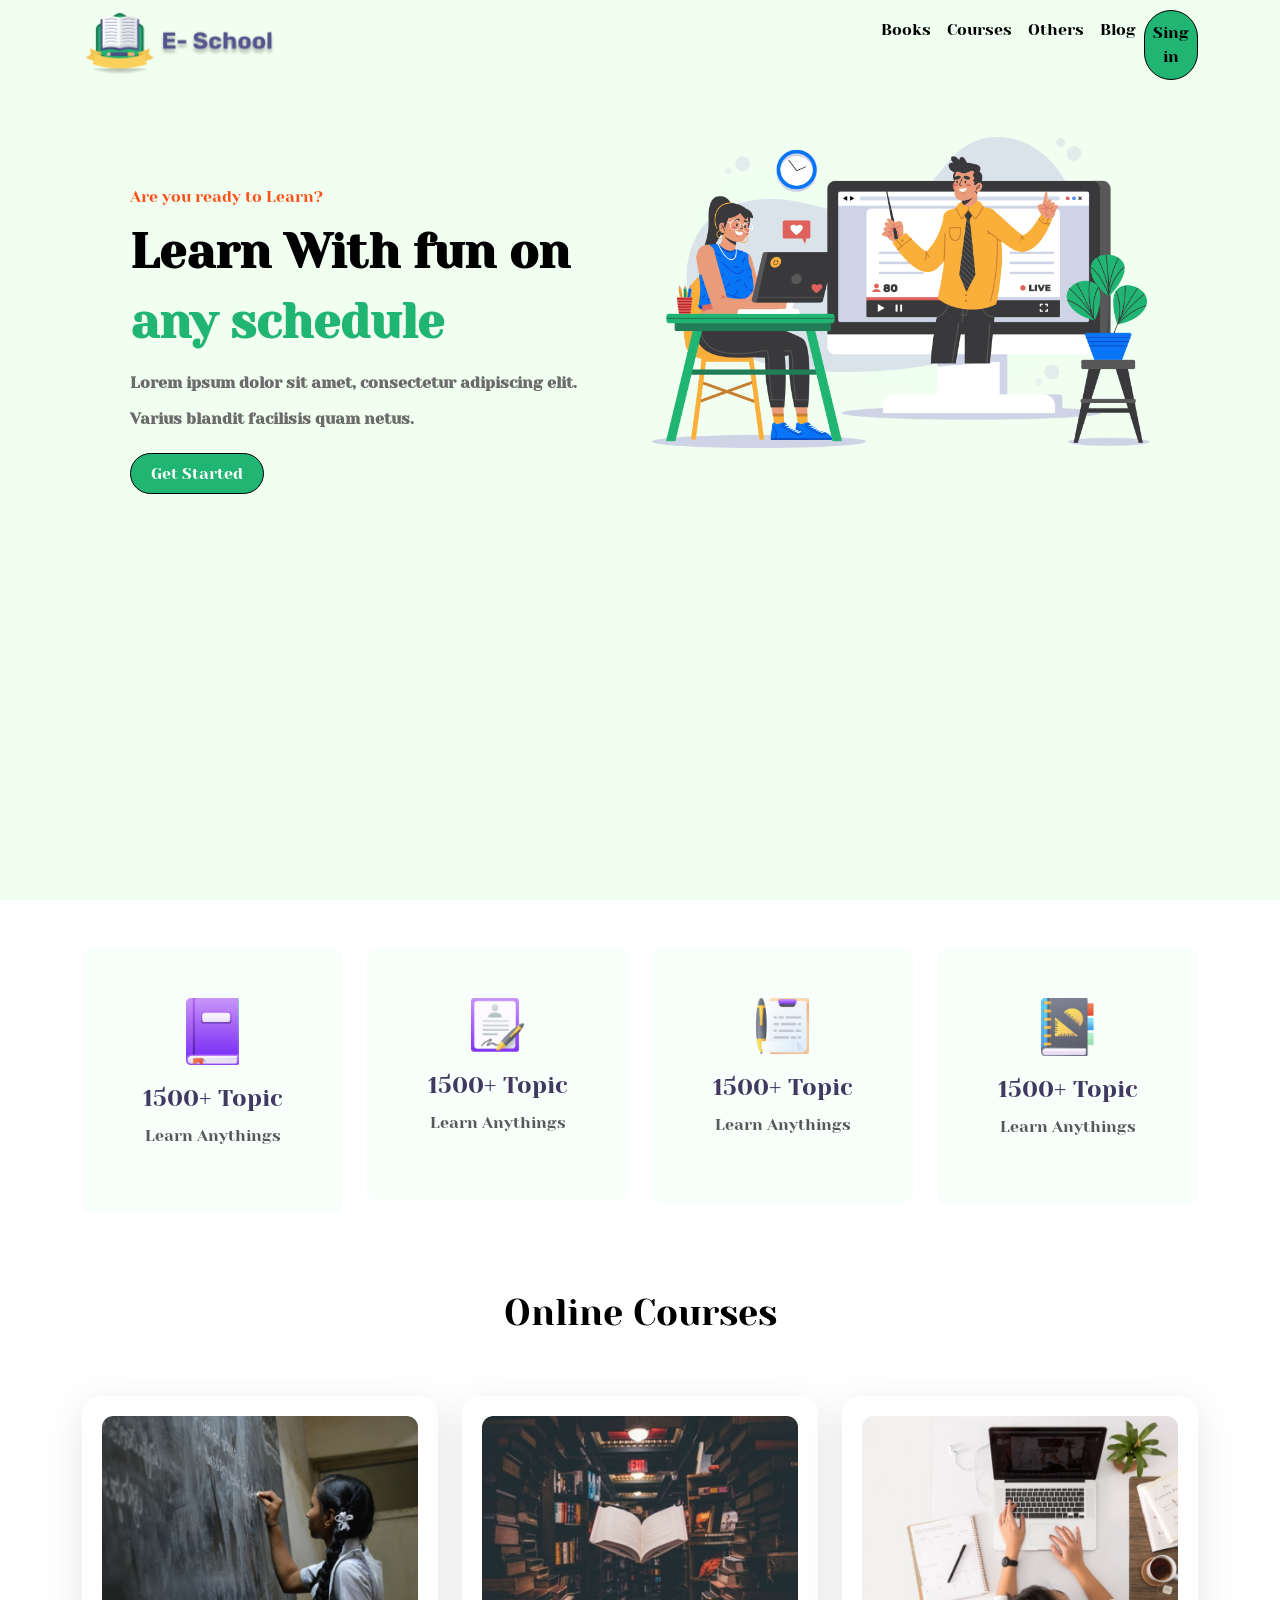
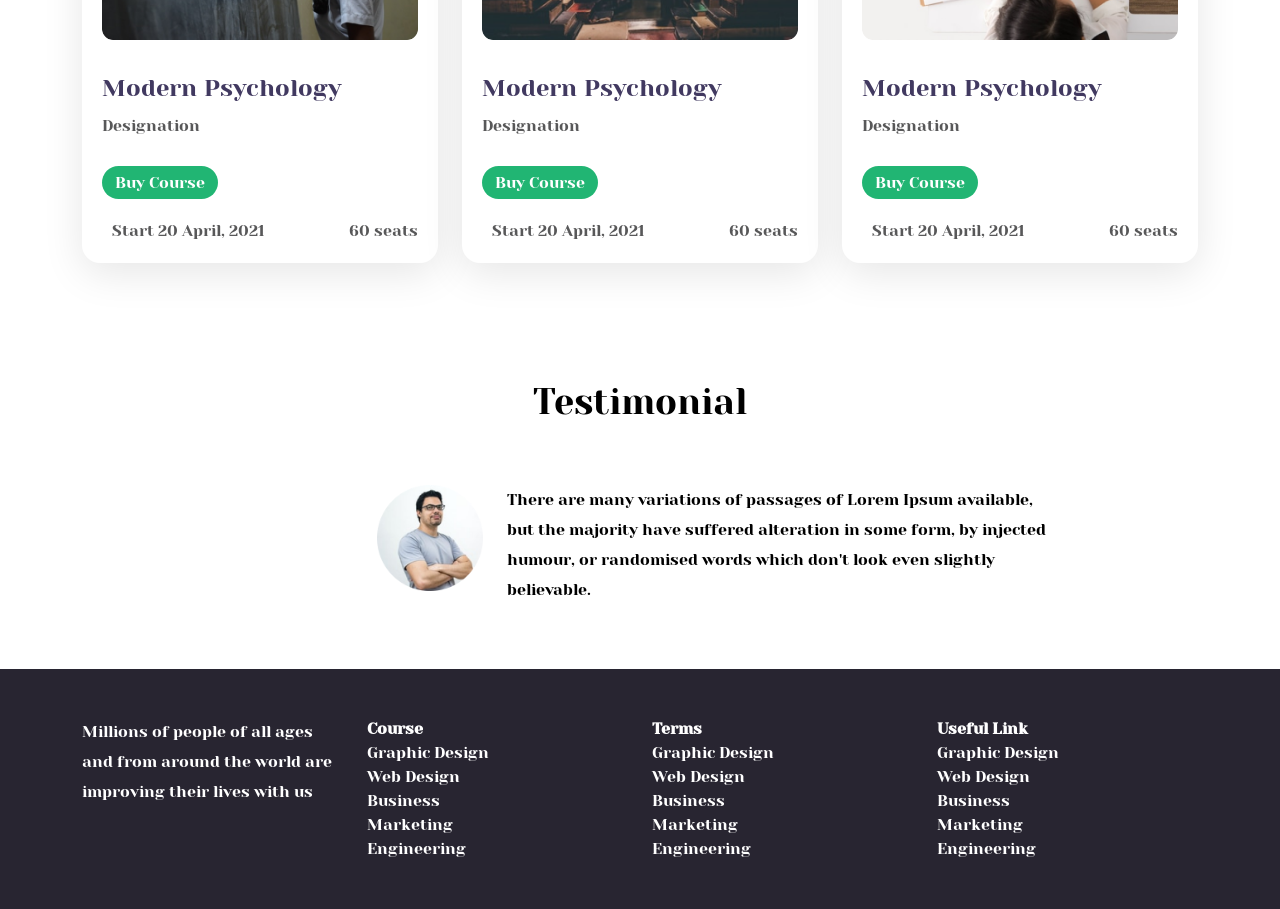
==== commit 8d44af06: "commit" ====
--- a/index.html
+++ b/index.html
@@ -23,7 +23,6 @@
 </head>
 
 <body>
-  MY NAME IS DORIN!
   <section class="hero-section">
     <div class="container">
       <div class="row">
